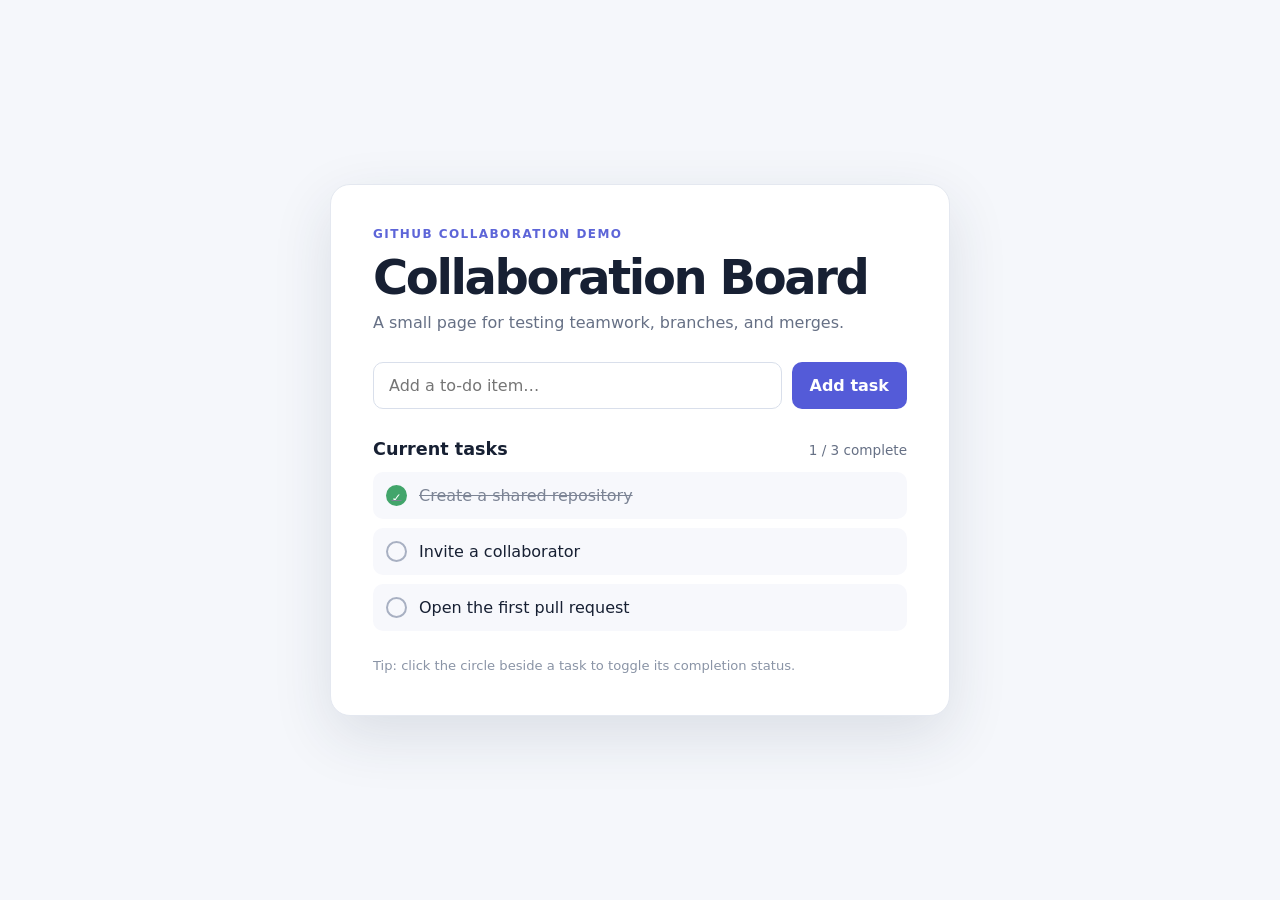
==== index.html @ dc97db28 "Add files via upload" ====
<!doctype html>
<html lang="en">
  <head>
    <meta charset="UTF-8" />
    <meta name="viewport" content="width=device-width, initial-scale=1.0" />
    <title>Collaboration Board</title>
    <link rel="stylesheet" href="style.css" />
  </head>
  <body>
    <main class="board">
      <header>
        <p class="eyebrow">GITHUB COLLABORATION DEMO</p>
        <h1>Collaboration Board</h1>
        <p class="subtitle">A small page for testing teamwork, branches, and merges.</p>
      </header>

      <section class="composer" aria-label="Add a task">
        <input id="task-input" type="text" placeholder="Add a to-do item…" maxlength="80" />
        <button id="add-task" type="button">Add task</button>
      </section>

      <section class="tasks" aria-live="polite">
        <div class="section-heading">
          <h2>Current tasks</h2>
          <span id="progress">0 / 0 complete</span>
        </div>
        <ul id="task-list"></ul>
      </section>

      <footer>Tip: click the circle beside a task to toggle its completion status.</footer>
    </main>
    <script src="app.js"></script>
  </body>
</html>
---- style.css ----
:root {
  font-family: Inter, ui-sans-serif, system-ui, -apple-system, BlinkMacSystemFont, "Segoe UI", sans-serif;
  color: #172033;
  background: #f5f7fb;
}

* { box-sizing: border-box; }

body {
  min-height: 100vh;
  margin: 0;
  display: grid;
  place-items: center;
  padding: 24px;
}

.board {
  width: min(100%, 620px);
  padding: 42px;
  background: #fff;
  border: 1px solid #e4e8f0;
  border-radius: 20px;
  box-shadow: 0 20px 60px rgba(35, 48, 78, .12);
}

.eyebrow { margin: 0; color: #5d65d8; font-size: .75rem; font-weight: 800; letter-spacing: .12em; }
h1 { margin: 8px 0; font-size: clamp(2rem, 6vw, 3rem); letter-spacing: -.05em; }
.subtitle { margin: 0; color: #667085; }

.composer { display: flex; gap: 10px; margin: 30px 0; }
input {
  min-width: 0;
  flex: 1;
  padding: 13px 15px;
  border: 1px solid #d9dfeb;
  border-radius: 10px;
  font: inherit;
}
input:focus { outline: 3px solid #dfe1ff; border-color: #646cff; }
button {
  cursor: pointer;
  border: 0;
  border-radius: 10px;
  padding: 0 18px;
  color: #fff;
  background: #545bd8;
  font: inherit;
  font-weight: 700;
}
button:hover { background: #4248bd; }

.section-heading { display: flex; align-items: baseline; justify-content: space-between; }
h2 { margin: 0; font-size: 1.1rem; }
#progress { color: #667085; font-size: .85rem; }
ul { padding: 0; margin: 13px 0 0; list-style: none; }
li {
  display: flex;
  align-items: center;
  gap: 12px;
  margin-top: 9px;
  padding: 13px;
  border-radius: 10px;
  background: #f7f8fc;
}
.toggle {
  width: 21px;
  height: 21px;
  flex: 0 0 auto;
  padding: 0;
  border: 2px solid #a8b0c2;
  border-radius: 50%;
  background: transparent;
}
li.done { color: #7c8495; text-decoration: line-through; }
li.done .toggle { border-color: #42a56b; background: #42a56b; }
li.done .toggle::after { content: "✓"; color: white; font-size: .76rem; }
footer { margin-top: 27px; color: #8a94a6; font-size: .82rem; }

@media (max-width: 520px) {
  .board { padding: 28px 20px; }
  .composer { flex-direction: column; }
  #add-task { min-height: 44px; }
}
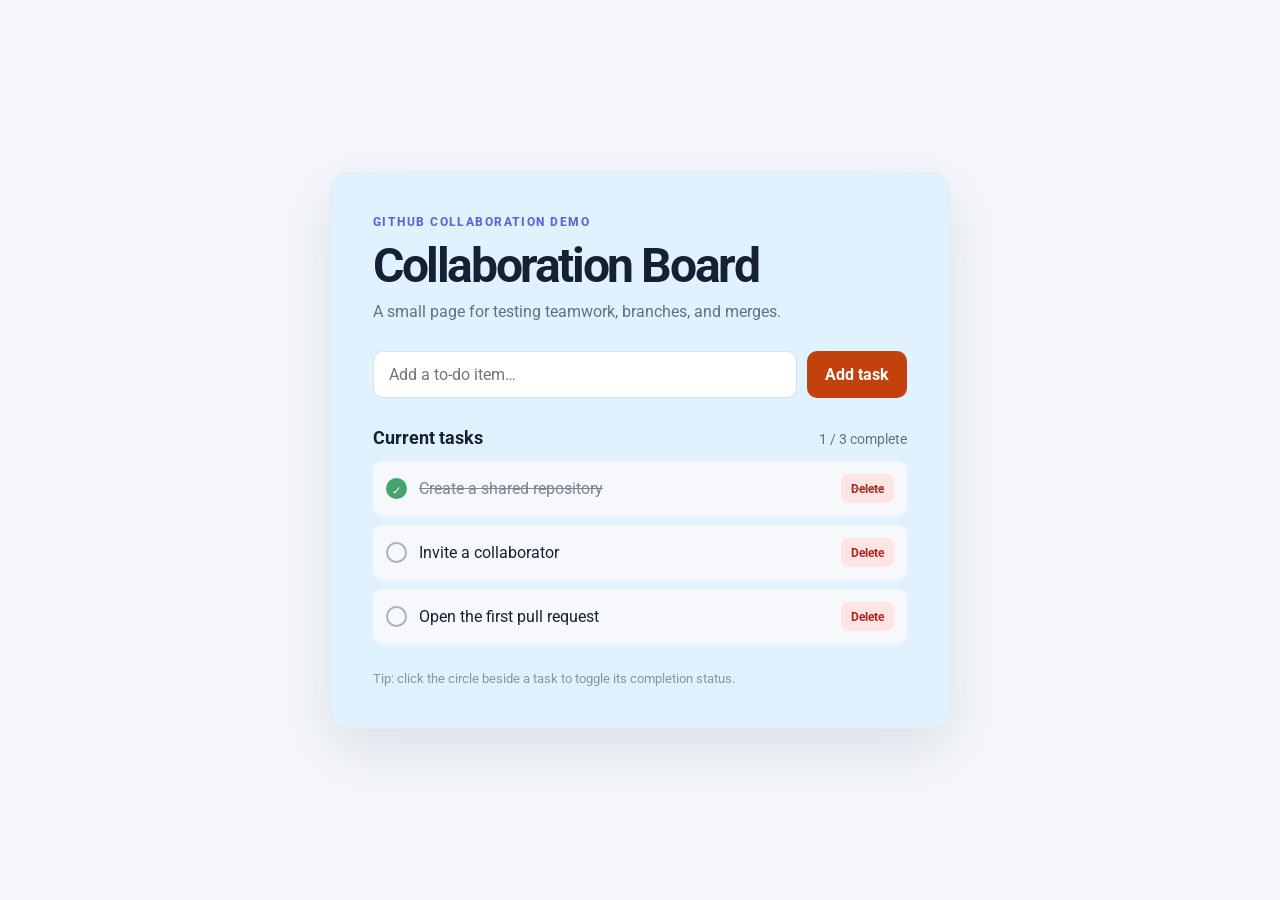
==== commit 171a9506: "Improve task list controls and styling" ====
--- a/index.html
+++ b/index.html
@@ -4,6 +4,9 @@
     <meta charset="UTF-8" />
     <meta name="viewport" content="width=device-width, initial-scale=1.0" />
     <title>Collaboration Board</title>
+    <link rel="preconnect" href="https://fonts.googleapis.com" />
+    <link rel="preconnect" href="https://fonts.gstatic.com" crossorigin />
+    <link href="https://fonts.googleapis.com/css2?family=Roboto:wght@400;700;800&display=swap" rel="stylesheet" />
     <link rel="stylesheet" href="style.css" />
   </head>
   <body>
--- a/style.css
+++ b/style.css
@@ -1,5 +1,5 @@
 :root {
-  font-family: Inter, ui-sans-serif, system-ui, -apple-system, BlinkMacSystemFont, "Segoe UI", sans-serif;
+  font-family: "Roboto", ui-sans-serif, system-ui, -apple-system, BlinkMacSystemFont, "Segoe UI", sans-serif;
   color: #172033;
   background: #f5f7fb;
 }
@@ -17,7 +17,7 @@
 .board {
   width: min(100%, 620px);
   padding: 42px;
-  background: #fff;
+  background: #e0f2fe;
   border: 1px solid #e4e8f0;
   border-radius: 20px;
   box-shadow: 0 20px 60px rgba(35, 48, 78, .12);
@@ -43,11 +43,11 @@
   border-radius: 10px;
   padding: 0 18px;
   color: #fff;
-  background: #545bd8;
+  background: #c2410c;
   font: inherit;
   font-weight: 700;
 }
-button:hover { background: #4248bd; }
+button:hover { background: #9a3412; }
 
 .section-heading { display: flex; align-items: baseline; justify-content: space-between; }
 h2 { margin: 0; font-size: 1.1rem; }
@@ -62,6 +62,7 @@
   border-radius: 10px;
   background: #f7f8fc;
 }
+.task-label { flex: 1; }
 .toggle {
   width: 21px;
   height: 21px;
@@ -74,10 +75,76 @@
 li.done { color: #7c8495; text-decoration: line-through; }
 li.done .toggle { border-color: #42a56b; background: #42a56b; }
 li.done .toggle::after { content: "✓"; color: white; font-size: .76rem; }
+.delete-task {
+  padding: 7px 10px;
+  border-radius: 7px;
+  color: #b42318;
+  background: #fee4e2;
+  font-size: .78rem;
+}
+.delete-task:hover { background: #fecdca; }
 footer { margin-top: 27px; color: #8a94a6; font-size: .82rem; }
+
+.confetti-layer {
+  position: fixed;
+  z-index: 10;
+  inset: 0;
+  overflow: hidden;
+  pointer-events: all;
+}
+.confetti-piece {
+  position: absolute;
+  top: -28px;
+  left: var(--x);
+  width: 10px;
+  height: 18px;
+  border-radius: 2px;
+  animation: fall 1.7s cubic-bezier(.2, .7, .3, 1) var(--delay) forwards;
+}
+@keyframes fall {
+  from { transform: translateY(0) rotate(var(--rotation)); opacity: 1; }
+  to { transform: translateY(112vh) rotate(calc(var(--rotation) + 540deg)); opacity: 0; }
+}
+
+.completion-page { background: linear-gradient(135deg, #f5f7fb, #eef0ff); }
+.completion-card {
+  width: min(100%, 620px);
+  padding: 52px 42px;
+  text-align: center;
+  background: #e0f2fe;
+  border: 1px solid #e4e8f0;
+  border-radius: 20px;
+  box-shadow: 0 20px 60px rgba(35, 48, 78, .12);
+}
+.completion-card .subtitle { max-width: 410px; margin: 0 auto; }
+.celebration-mark {
+  display: grid;
+  width: 66px;
+  height: 66px;
+  place-items: center;
+  margin: 25px auto 18px;
+  border-radius: 50%;
+  color: #fff;
+  background: #42a56b;
+  font-size: 2.2rem;
+  font-weight: 800;
+}
+.return-link {
+  display: inline-block;
+  margin-top: 32px;
+  padding: 13px 18px;
+  border-radius: 10px;
+  color: #fff;
+  background: #c2410c;
+  font-weight: 700;
+  text-decoration: none;
+}
+.return-link:hover { background: #9a3412; }
+.return-link:focus-visible { outline: 3px solid #dfe1ff; outline-offset: 3px; }
 
 @media (max-width: 520px) {
   .board { padding: 28px 20px; }
+  .completion-card { padding: 40px 24px; }
   .composer { flex-direction: column; }
   #add-task { min-height: 44px; }
 }
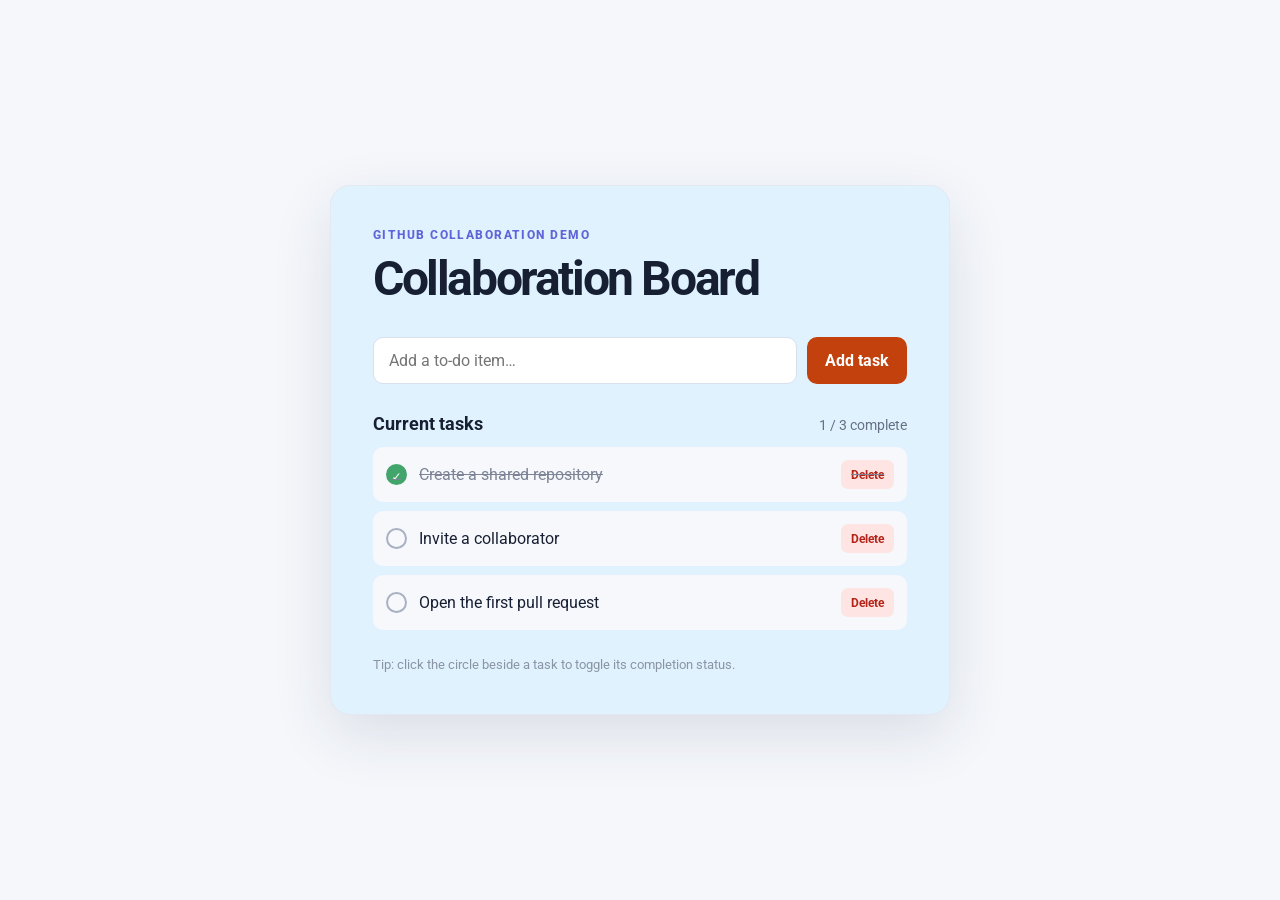
==== commit c70d48b8: "Remove board subtitle" ====
--- a/index.html
+++ b/index.html
@@ -14,7 +14,6 @@
       <header>
         <p class="eyebrow">GITHUB COLLABORATION DEMO</p>
         <h1>Collaboration Board</h1>
-        <p class="subtitle">A small page for testing teamwork, branches, and merges.</p>
       </header>
 
       <section class="composer" aria-label="Add a task">
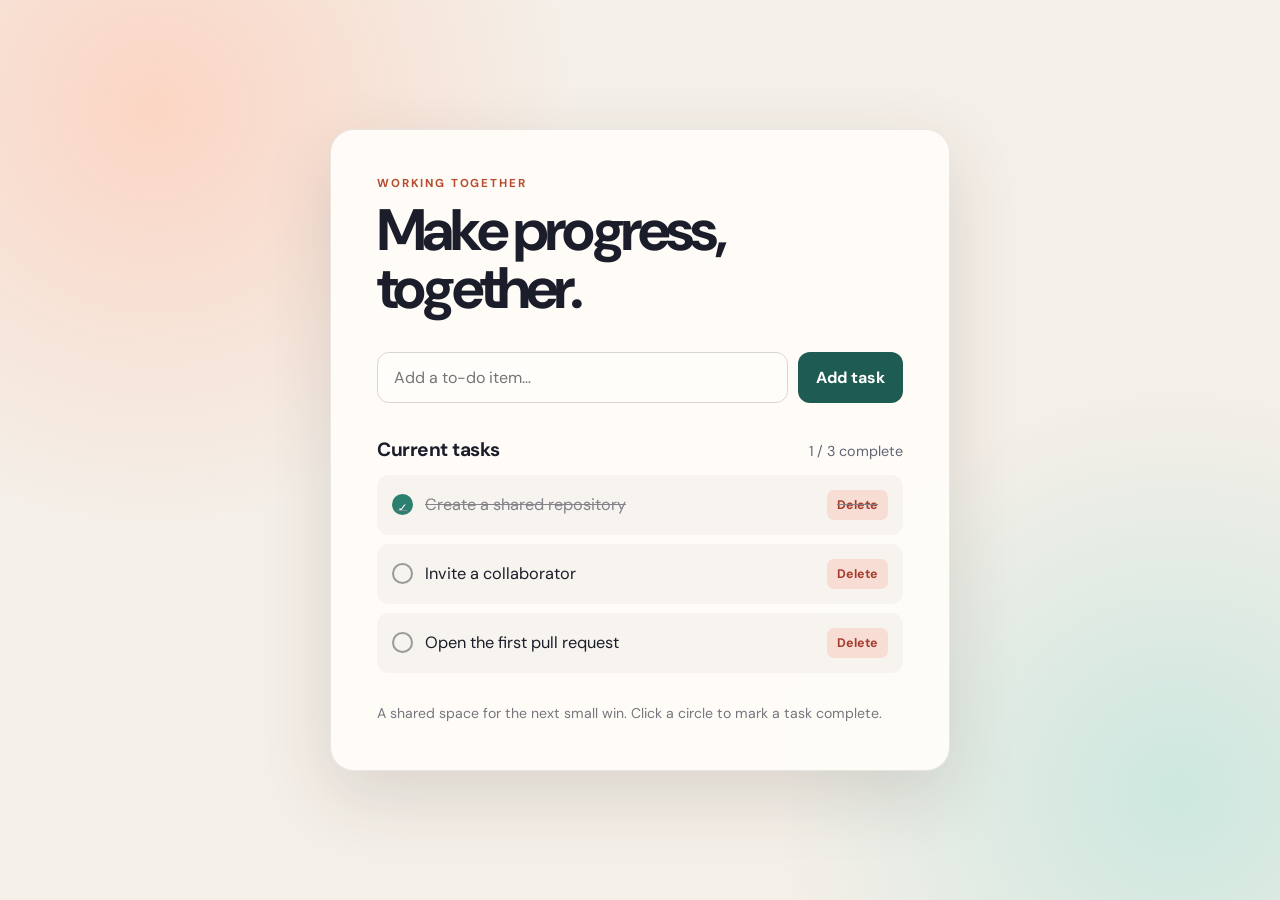
==== commit dd2b10f4: "Refresh collaboration board styling" ====
--- a/index.html
+++ b/index.html
@@ -6,14 +6,14 @@
     <title>Collaboration Board</title>
     <link rel="preconnect" href="https://fonts.googleapis.com" />
     <link rel="preconnect" href="https://fonts.gstatic.com" crossorigin />
-    <link href="https://fonts.googleapis.com/css2?family=Roboto:wght@400;700;800&display=swap" rel="stylesheet" />
+    <link href="https://fonts.googleapis.com/css2?family=DM+Sans:opsz,wght@9..40,400;9..40,500;9..40,700&display=swap" rel="stylesheet" />
     <link rel="stylesheet" href="style.css" />
   </head>
   <body>
     <main class="board">
       <header>
-        <p class="eyebrow">GITHUB COLLABORATION DEMO</p>
-        <h1>Collaboration Board</h1>
+        <p class="eyebrow">WORKING TOGETHER</p>
+        <h1>Make progress,<br />together.</h1>
       </header>
 
       <section class="composer" aria-label="Add a task">
@@ -29,7 +29,7 @@
         <ul id="task-list"></ul>
       </section>
 
-      <footer>Tip: click the circle beside a task to toggle its completion status.</footer>
+      <footer>A shared space for the next small win. Click a circle to mark a task complete.</footer>
     </main>
     <script src="app.js"></script>
   </body>
--- a/style.css
+++ b/style.css
@@ -1,7 +1,7 @@
 :root {
-  font-family: "Roboto", ui-sans-serif, system-ui, -apple-system, BlinkMacSystemFont, "Segoe UI", sans-serif;
-  color: #172033;
-  background: #f5f7fb;
+  font-family: "DM Sans", ui-sans-serif, system-ui, -apple-system, BlinkMacSystemFont, "Segoe UI", sans-serif;
+  color: #1b1d2a;
+  background: #f4efe8;
 }
 
 * { box-sizing: border-box; }
@@ -11,56 +11,62 @@
   margin: 0;
   display: grid;
   place-items: center;
-  padding: 24px;
+  padding: 28px;
+  background:
+    radial-gradient(circle at 12% 12%, #fbd5c4 0, transparent 30%),
+    radial-gradient(circle at 92% 88%, #cce7df 0, transparent 28%);
 }
 
 .board {
   width: min(100%, 620px);
-  padding: 42px;
-  background: #e0f2fe;
-  border: 1px solid #e4e8f0;
-  border-radius: 20px;
-  box-shadow: 0 20px 60px rgba(35, 48, 78, .12);
+  padding: 46px;
+  background: rgba(255, 253, 249, .92);
+  border: 1px solid rgba(38, 45, 62, .1);
+  border-radius: 24px;
+  box-shadow: 0 24px 70px rgba(54, 42, 32, .14);
 }
 
-.eyebrow { margin: 0; color: #5d65d8; font-size: .75rem; font-weight: 800; letter-spacing: .12em; }
-h1 { margin: 8px 0; font-size: clamp(2rem, 6vw, 3rem); letter-spacing: -.05em; }
-.subtitle { margin: 0; color: #667085; }
+.eyebrow { margin: 0; color: #b64b2e; font-size: .72rem; font-weight: 700; letter-spacing: .16em; }
+h1 { margin: 10px 0; font-size: clamp(2.35rem, 7vw, 3.65rem); line-height: 1; letter-spacing: -.065em; }
+.subtitle { margin: 0; color: #626575; font-size: 1.06rem; line-height: 1.55; }
 
-.composer { display: flex; gap: 10px; margin: 30px 0; }
+.composer { display: flex; gap: 10px; margin: 34px 0; }
 input {
   min-width: 0;
   flex: 1;
-  padding: 13px 15px;
-  border: 1px solid #d9dfeb;
-  border-radius: 10px;
+  padding: 14px 16px;
+  border: 1px solid #ddd6ce;
+  border-radius: 12px;
   font: inherit;
+  font-size: 1rem;
+  background: #fffdfa;
 }
-input:focus { outline: 3px solid #dfe1ff; border-color: #646cff; }
+input:focus { outline: 3px solid #f7d5c8; border-color: #c95e3d; }
 button {
   cursor: pointer;
   border: 0;
-  border-radius: 10px;
+  border-radius: 12px;
   padding: 0 18px;
   color: #fff;
-  background: #c2410c;
+  background: #1e5b52;
   font: inherit;
   font-weight: 700;
 }
-button:hover { background: #9a3412; }
+button:hover { background: #16463f; }
 
 .section-heading { display: flex; align-items: baseline; justify-content: space-between; }
-h2 { margin: 0; font-size: 1.1rem; }
-#progress { color: #667085; font-size: .85rem; }
+h2 { margin: 0; font-size: 1.2rem; letter-spacing: -.025em; }
+#progress { color: #626575; font-size: .9rem; }
 ul { padding: 0; margin: 13px 0 0; list-style: none; }
 li {
   display: flex;
   align-items: center;
   gap: 12px;
   margin-top: 9px;
-  padding: 13px;
-  border-radius: 10px;
-  background: #f7f8fc;
+  padding: 15px;
+  border-radius: 12px;
+  background: #f7f3ee;
+  font-size: 1.02rem;
 }
 .task-label { flex: 1; }
 .toggle {
@@ -68,22 +74,22 @@
   height: 21px;
   flex: 0 0 auto;
   padding: 0;
-  border: 2px solid #a8b0c2;
+  border: 2px solid #9b9a9b;
   border-radius: 50%;
   background: transparent;
 }
-li.done { color: #7c8495; text-decoration: line-through; }
-li.done .toggle { border-color: #42a56b; background: #42a56b; }
+li.done { color: #84828a; text-decoration: line-through; }
+li.done .toggle { border-color: #2d806f; background: #2d806f; }
 li.done .toggle::after { content: "✓"; color: white; font-size: .76rem; }
 .delete-task {
   padding: 7px 10px;
   border-radius: 7px;
-  color: #b42318;
-  background: #fee4e2;
+  color: #a53d2d;
+  background: #f8ddd5;
   font-size: .78rem;
 }
-.delete-task:hover { background: #fecdca; }
-footer { margin-top: 27px; color: #8a94a6; font-size: .82rem; }
+.delete-task:hover { background: #f1c9bd; }
+footer { margin-top: 30px; color: #77757d; font-size: .88rem; line-height: 1.5; }
 
 .confetti-layer {
   position: fixed;
@@ -106,15 +112,15 @@
   to { transform: translateY(112vh) rotate(calc(var(--rotation) + 540deg)); opacity: 0; }
 }
 
-.completion-page { background: linear-gradient(135deg, #f5f7fb, #eef0ff); }
+.completion-page { background: #f4efe8; }
 .completion-card {
   width: min(100%, 620px);
-  padding: 52px 42px;
+  padding: 56px 46px;
   text-align: center;
-  background: #e0f2fe;
-  border: 1px solid #e4e8f0;
-  border-radius: 20px;
-  box-shadow: 0 20px 60px rgba(35, 48, 78, .12);
+  background: rgba(255, 253, 249, .92);
+  border: 1px solid rgba(38, 45, 62, .1);
+  border-radius: 24px;
+  box-shadow: 0 24px 70px rgba(54, 42, 32, .14);
 }
 .completion-card .subtitle { max-width: 410px; margin: 0 auto; }
 .celebration-mark {
@@ -125,7 +131,7 @@
   margin: 25px auto 18px;
   border-radius: 50%;
   color: #fff;
-  background: #42a56b;
+  background: #2d806f;
   font-size: 2.2rem;
   font-weight: 800;
 }
@@ -133,14 +139,14 @@
   display: inline-block;
   margin-top: 32px;
   padding: 13px 18px;
-  border-radius: 10px;
+  border-radius: 12px;
   color: #fff;
-  background: #c2410c;
+  background: #1e5b52;
   font-weight: 700;
   text-decoration: none;
 }
-.return-link:hover { background: #9a3412; }
-.return-link:focus-visible { outline: 3px solid #dfe1ff; outline-offset: 3px; }
+.return-link:hover { background: #16463f; }
+.return-link:focus-visible { outline: 3px solid #f7d5c8; outline-offset: 3px; }
 
 @media (max-width: 520px) {
   .board { padding: 28px 20px; }
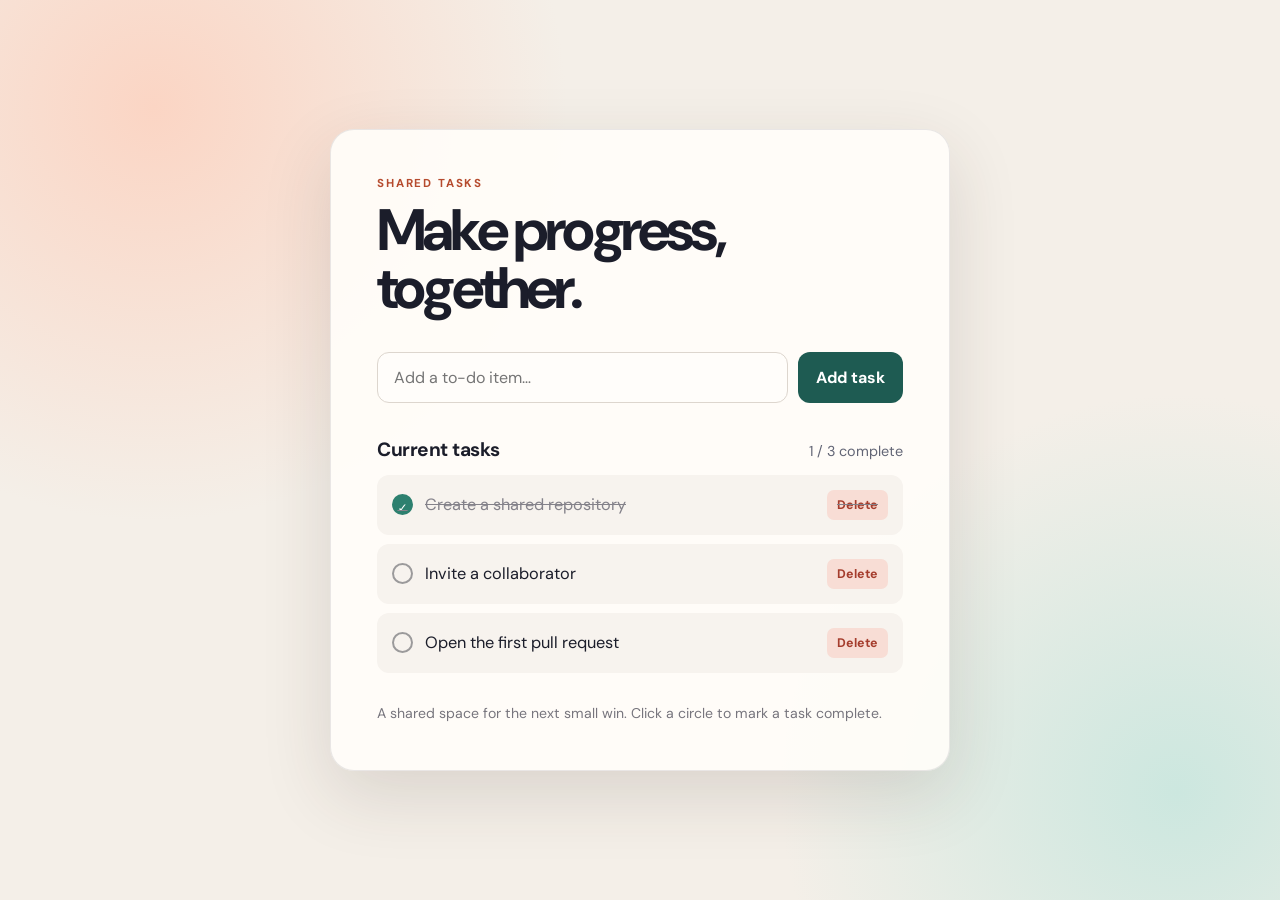
==== commit 13c14d4e: "Update board label" ====
--- a/index.html
+++ b/index.html
@@ -12,7 +12,7 @@
   <body>
     <main class="board">
       <header>
-        <p class="eyebrow">WORKING TOGETHER</p>
+        <p class="eyebrow">SHARED TASKS</p>
         <h1>Make progress,<br />together.</h1>
       </header>
 
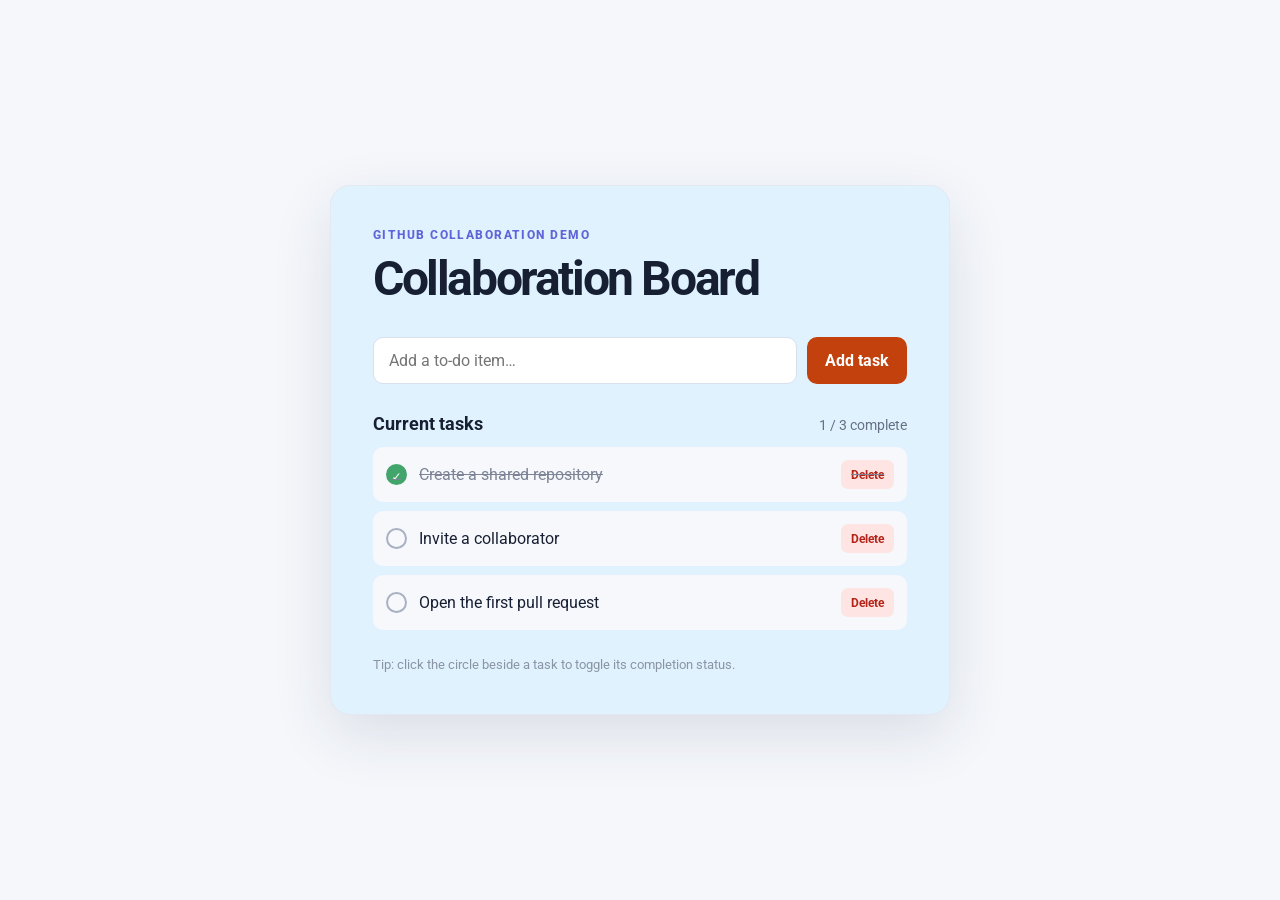
==== commit 529e5999: "Merge c70d48b8bd6889f90120eb1a698c7abb08aee013 into dc97db28717a44a3263690c778c7a05b36bac234" ====
--- a/index.html
+++ b/index.html
@@ -6,14 +6,14 @@
     <title>Collaboration Board</title>
     <link rel="preconnect" href="https://fonts.googleapis.com" />
     <link rel="preconnect" href="https://fonts.gstatic.com" crossorigin />
-    <link href="https://fonts.googleapis.com/css2?family=DM+Sans:opsz,wght@9..40,400;9..40,500;9..40,700&display=swap" rel="stylesheet" />
+    <link href="https://fonts.googleapis.com/css2?family=Roboto:wght@400;700;800&display=swap" rel="stylesheet" />
     <link rel="stylesheet" href="style.css" />
   </head>
   <body>
     <main class="board">
       <header>
-        <p class="eyebrow">SHARED TASKS</p>
-        <h1>Make progress,<br />together.</h1>
+        <p class="eyebrow">GITHUB COLLABORATION DEMO</p>
+        <h1>Collaboration Board</h1>
       </header>
 
       <section class="composer" aria-label="Add a task">
@@ -29,7 +29,7 @@
         <ul id="task-list"></ul>
       </section>
 
-      <footer>A shared space for the next small win. Click a circle to mark a task complete.</footer>
+      <footer>Tip: click the circle beside a task to toggle its completion status.</footer>
     </main>
     <script src="app.js"></script>
   </body>
--- a/style.css
+++ b/style.css
@@ -1,7 +1,7 @@
 :root {
-  font-family: "DM Sans", ui-sans-serif, system-ui, -apple-system, BlinkMacSystemFont, "Segoe UI", sans-serif;
-  color: #1b1d2a;
-  background: #f4efe8;
+  font-family: "Roboto", ui-sans-serif, system-ui, -apple-system, BlinkMacSystemFont, "Segoe UI", sans-serif;
+  color: #172033;
+  background: #f5f7fb;
 }
 
 * { box-sizing: border-box; }
@@ -11,62 +11,56 @@
   margin: 0;
   display: grid;
   place-items: center;
-  padding: 28px;
-  background:
-    radial-gradient(circle at 12% 12%, #fbd5c4 0, transparent 30%),
-    radial-gradient(circle at 92% 88%, #cce7df 0, transparent 28%);
+  padding: 24px;
 }
 
 .board {
   width: min(100%, 620px);
-  padding: 46px;
-  background: rgba(255, 253, 249, .92);
-  border: 1px solid rgba(38, 45, 62, .1);
-  border-radius: 24px;
-  box-shadow: 0 24px 70px rgba(54, 42, 32, .14);
+  padding: 42px;
+  background: #e0f2fe;
+  border: 1px solid #e4e8f0;
+  border-radius: 20px;
+  box-shadow: 0 20px 60px rgba(35, 48, 78, .12);
 }
 
-.eyebrow { margin: 0; color: #b64b2e; font-size: .72rem; font-weight: 700; letter-spacing: .16em; }
-h1 { margin: 10px 0; font-size: clamp(2.35rem, 7vw, 3.65rem); line-height: 1; letter-spacing: -.065em; }
-.subtitle { margin: 0; color: #626575; font-size: 1.06rem; line-height: 1.55; }
+.eyebrow { margin: 0; color: #5d65d8; font-size: .75rem; font-weight: 800; letter-spacing: .12em; }
+h1 { margin: 8px 0; font-size: clamp(2rem, 6vw, 3rem); letter-spacing: -.05em; }
+.subtitle { margin: 0; color: #667085; }
 
-.composer { display: flex; gap: 10px; margin: 34px 0; }
+.composer { display: flex; gap: 10px; margin: 30px 0; }
 input {
   min-width: 0;
   flex: 1;
-  padding: 14px 16px;
-  border: 1px solid #ddd6ce;
-  border-radius: 12px;
+  padding: 13px 15px;
+  border: 1px solid #d9dfeb;
+  border-radius: 10px;
   font: inherit;
-  font-size: 1rem;
-  background: #fffdfa;
 }
-input:focus { outline: 3px solid #f7d5c8; border-color: #c95e3d; }
+input:focus { outline: 3px solid #dfe1ff; border-color: #646cff; }
 button {
   cursor: pointer;
   border: 0;
-  border-radius: 12px;
+  border-radius: 10px;
   padding: 0 18px;
   color: #fff;
-  background: #1e5b52;
+  background: #c2410c;
   font: inherit;
   font-weight: 700;
 }
-button:hover { background: #16463f; }
+button:hover { background: #9a3412; }
 
 .section-heading { display: flex; align-items: baseline; justify-content: space-between; }
-h2 { margin: 0; font-size: 1.2rem; letter-spacing: -.025em; }
-#progress { color: #626575; font-size: .9rem; }
+h2 { margin: 0; font-size: 1.1rem; }
+#progress { color: #667085; font-size: .85rem; }
 ul { padding: 0; margin: 13px 0 0; list-style: none; }
 li {
   display: flex;
   align-items: center;
   gap: 12px;
   margin-top: 9px;
-  padding: 15px;
-  border-radius: 12px;
-  background: #f7f3ee;
-  font-size: 1.02rem;
+  padding: 13px;
+  border-radius: 10px;
+  background: #f7f8fc;
 }
 .task-label { flex: 1; }
 .toggle {
@@ -74,22 +68,22 @@
   height: 21px;
   flex: 0 0 auto;
   padding: 0;
-  border: 2px solid #9b9a9b;
+  border: 2px solid #a8b0c2;
   border-radius: 50%;
   background: transparent;
 }
-li.done { color: #84828a; text-decoration: line-through; }
-li.done .toggle { border-color: #2d806f; background: #2d806f; }
+li.done { color: #7c8495; text-decoration: line-through; }
+li.done .toggle { border-color: #42a56b; background: #42a56b; }
 li.done .toggle::after { content: "✓"; color: white; font-size: .76rem; }
 .delete-task {
   padding: 7px 10px;
   border-radius: 7px;
-  color: #a53d2d;
-  background: #f8ddd5;
+  color: #b42318;
+  background: #fee4e2;
   font-size: .78rem;
 }
-.delete-task:hover { background: #f1c9bd; }
-footer { margin-top: 30px; color: #77757d; font-size: .88rem; line-height: 1.5; }
+.delete-task:hover { background: #fecdca; }
+footer { margin-top: 27px; color: #8a94a6; font-size: .82rem; }
 
 .confetti-layer {
   position: fixed;
@@ -112,15 +106,15 @@
   to { transform: translateY(112vh) rotate(calc(var(--rotation) + 540deg)); opacity: 0; }
 }
 
-.completion-page { background: #f4efe8; }
+.completion-page { background: linear-gradient(135deg, #f5f7fb, #eef0ff); }
 .completion-card {
   width: min(100%, 620px);
-  padding: 56px 46px;
+  padding: 52px 42px;
   text-align: center;
-  background: rgba(255, 253, 249, .92);
-  border: 1px solid rgba(38, 45, 62, .1);
-  border-radius: 24px;
-  box-shadow: 0 24px 70px rgba(54, 42, 32, .14);
+  background: #e0f2fe;
+  border: 1px solid #e4e8f0;
+  border-radius: 20px;
+  box-shadow: 0 20px 60px rgba(35, 48, 78, .12);
 }
 .completion-card .subtitle { max-width: 410px; margin: 0 auto; }
 .celebration-mark {
@@ -131,7 +125,7 @@
   margin: 25px auto 18px;
   border-radius: 50%;
   color: #fff;
-  background: #2d806f;
+  background: #42a56b;
   font-size: 2.2rem;
   font-weight: 800;
 }
@@ -139,14 +133,14 @@
   display: inline-block;
   margin-top: 32px;
   padding: 13px 18px;
-  border-radius: 12px;
+  border-radius: 10px;
   color: #fff;
-  background: #1e5b52;
+  background: #c2410c;
   font-weight: 700;
   text-decoration: none;
 }
-.return-link:hover { background: #16463f; }
-.return-link:focus-visible { outline: 3px solid #f7d5c8; outline-offset: 3px; }
+.return-link:hover { background: #9a3412; }
+.return-link:focus-visible { outline: 3px solid #dfe1ff; outline-offset: 3px; }
 
 @media (max-width: 520px) {
   .board { padding: 28px 20px; }
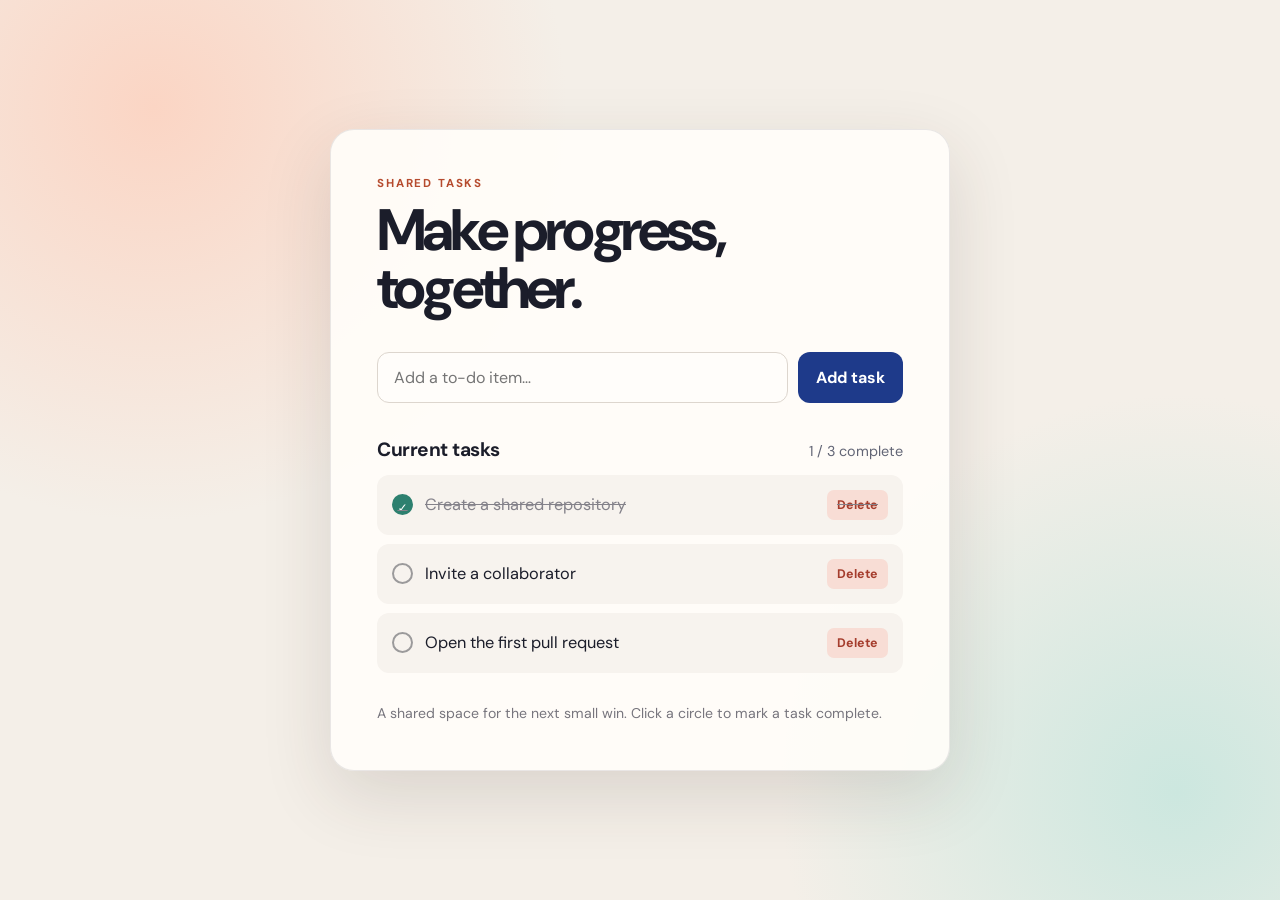
==== commit d7721a70: "Merge pull request #2 from ZiWang-lab/iva-changes Iva changes" ====
--- a/index.html
+++ b/index.html
@@ -6,14 +6,14 @@
     <title>Collaboration Board</title>
     <link rel="preconnect" href="https://fonts.googleapis.com" />
     <link rel="preconnect" href="https://fonts.gstatic.com" crossorigin />
-    <link href="https://fonts.googleapis.com/css2?family=Roboto:wght@400;700;800&display=swap" rel="stylesheet" />
+    <link href="https://fonts.googleapis.com/css2?family=DM+Sans:opsz,wght@9..40,400;9..40,500;9..40,700&display=swap" rel="stylesheet" />
     <link rel="stylesheet" href="style.css" />
   </head>
   <body>
     <main class="board">
       <header>
-        <p class="eyebrow">GITHUB COLLABORATION DEMO</p>
-        <h1>Collaboration Board</h1>
+        <p class="eyebrow">SHARED TASKS</p>
+        <h1>Make progress,<br />together.</h1>
       </header>
 
       <section class="composer" aria-label="Add a task">
@@ -29,7 +29,7 @@
         <ul id="task-list"></ul>
       </section>
 
-      <footer>Tip: click the circle beside a task to toggle its completion status.</footer>
+      <footer>A shared space for the next small win. Click a circle to mark a task complete.</footer>
     </main>
     <script src="app.js"></script>
   </body>
--- a/style.css
+++ b/style.css
@@ -1,7 +1,7 @@
 :root {
-  font-family: "Roboto", ui-sans-serif, system-ui, -apple-system, BlinkMacSystemFont, "Segoe UI", sans-serif;
-  color: #172033;
-  background: #f5f7fb;
+  font-family: "DM Sans", ui-sans-serif, system-ui, -apple-system, BlinkMacSystemFont, "Segoe UI", sans-serif;
+  color: #1b1d2a;
+  background: #f4efe8;
 }
 
 * { box-sizing: border-box; }
@@ -11,56 +11,64 @@
   margin: 0;
   display: grid;
   place-items: center;
-  padding: 24px;
+  padding: 28px;
+  background:
+    radial-gradient(circle at 12% 12%, #fbd5c4 0, transparent 30%),
+    radial-gradient(circle at 92% 88%, #cce7df 0, transparent 28%);
 }
 
 .board {
   width: min(100%, 620px);
-  padding: 42px;
-  background: #e0f2fe;
-  border: 1px solid #e4e8f0;
-  border-radius: 20px;
-  box-shadow: 0 20px 60px rgba(35, 48, 78, .12);
+  padding: 46px;
+  background: rgba(255, 253, 249, .92);
+  border: 1px solid rgba(38, 45, 62, .1);
+  border-radius: 24px;
+  box-shadow: 0 24px 70px rgba(54, 42, 32, .14);
 }
 
-.eyebrow { margin: 0; color: #5d65d8; font-size: .75rem; font-weight: 800; letter-spacing: .12em; }
-h1 { margin: 8px 0; font-size: clamp(2rem, 6vw, 3rem); letter-spacing: -.05em; }
-.subtitle { margin: 0; color: #667085; }
+.eyebrow { margin: 0; color: #b64b2e; font-size: .72rem; font-weight: 700; letter-spacing: .16em; }
+h1 { margin: 10px 0; font-size: clamp(2.35rem, 7vw, 3.65rem); line-height: 1; letter-spacing: -.065em; }
+.subtitle { margin: 0; color: #626575; font-size: 1.06rem; line-height: 1.55; }
 
-.composer { display: flex; gap: 10px; margin: 30px 0; }
+.composer { display: flex; gap: 10px; margin: 34px 0; }
 input {
   min-width: 0;
   flex: 1;
-  padding: 13px 15px;
-  border: 1px solid #d9dfeb;
-  border-radius: 10px;
+  padding: 14px 16px;
+  border: 1px solid #ddd6ce;
+  border-radius: 12px;
   font: inherit;
+  font-size: 1rem;
+  background: #fffdfa;
 }
-input:focus { outline: 3px solid #dfe1ff; border-color: #646cff; }
+input:focus { outline: 3px solid #f7d5c8; border-color: #c95e3d; }
 button {
   cursor: pointer;
   border: 0;
-  border-radius: 10px;
+  border-radius: 12px;
   padding: 0 18px;
   color: #fff;
-  background: #c2410c;
+  background: #1e5b52;
   font: inherit;
   font-weight: 700;
 }
-button:hover { background: #9a3412; }
+button:hover { background: #16463f; }
+#add-task { background: #1e3a8a; }
+#add-task:hover { background: #172554; }
 
 .section-heading { display: flex; align-items: baseline; justify-content: space-between; }
-h2 { margin: 0; font-size: 1.1rem; }
-#progress { color: #667085; font-size: .85rem; }
+h2 { margin: 0; font-size: 1.2rem; letter-spacing: -.025em; }
+#progress { color: #626575; font-size: .9rem; }
 ul { padding: 0; margin: 13px 0 0; list-style: none; }
 li {
   display: flex;
   align-items: center;
   gap: 12px;
   margin-top: 9px;
-  padding: 13px;
-  border-radius: 10px;
-  background: #f7f8fc;
+  padding: 15px;
+  border-radius: 12px;
+  background: #f7f3ee;
+  font-size: 1.02rem;
 }
 .task-label { flex: 1; }
 .toggle {
@@ -68,22 +76,22 @@
   height: 21px;
   flex: 0 0 auto;
   padding: 0;
-  border: 2px solid #a8b0c2;
+  border: 2px solid #9b9a9b;
   border-radius: 50%;
   background: transparent;
 }
-li.done { color: #7c8495; text-decoration: line-through; }
-li.done .toggle { border-color: #42a56b; background: #42a56b; }
+li.done { color: #84828a; text-decoration: line-through; }
+li.done .toggle { border-color: #2d806f; background: #2d806f; }
 li.done .toggle::after { content: "✓"; color: white; font-size: .76rem; }
 .delete-task {
   padding: 7px 10px;
   border-radius: 7px;
-  color: #b42318;
-  background: #fee4e2;
+  color: #a53d2d;
+  background: #f8ddd5;
   font-size: .78rem;
 }
-.delete-task:hover { background: #fecdca; }
-footer { margin-top: 27px; color: #8a94a6; font-size: .82rem; }
+.delete-task:hover { background: #f1c9bd; }
+footer { margin-top: 30px; color: #77757d; font-size: .88rem; line-height: 1.5; }
 
 .confetti-layer {
   position: fixed;
@@ -106,15 +114,15 @@
   to { transform: translateY(112vh) rotate(calc(var(--rotation) + 540deg)); opacity: 0; }
 }
 
-.completion-page { background: linear-gradient(135deg, #f5f7fb, #eef0ff); }
+.completion-page { background: #f4efe8; }
 .completion-card {
   width: min(100%, 620px);
-  padding: 52px 42px;
+  padding: 56px 46px;
   text-align: center;
-  background: #e0f2fe;
-  border: 1px solid #e4e8f0;
-  border-radius: 20px;
-  box-shadow: 0 20px 60px rgba(35, 48, 78, .12);
+  background: rgba(255, 253, 249, .92);
+  border: 1px solid rgba(38, 45, 62, .1);
+  border-radius: 24px;
+  box-shadow: 0 24px 70px rgba(54, 42, 32, .14);
 }
 .completion-card .subtitle { max-width: 410px; margin: 0 auto; }
 .celebration-mark {
@@ -125,7 +133,7 @@
   margin: 25px auto 18px;
   border-radius: 50%;
   color: #fff;
-  background: #42a56b;
+  background: #2d806f;
   font-size: 2.2rem;
   font-weight: 800;
 }
@@ -133,14 +141,14 @@
   display: inline-block;
   margin-top: 32px;
   padding: 13px 18px;
-  border-radius: 10px;
+  border-radius: 12px;
   color: #fff;
-  background: #c2410c;
+  background: #1e5b52;
   font-weight: 700;
   text-decoration: none;
 }
-.return-link:hover { background: #9a3412; }
-.return-link:focus-visible { outline: 3px solid #dfe1ff; outline-offset: 3px; }
+.return-link:hover { background: #16463f; }
+.return-link:focus-visible { outline: 3px solid #f7d5c8; outline-offset: 3px; }
 
 @media (max-width: 520px) {
   .board { padding: 28px 20px; }
